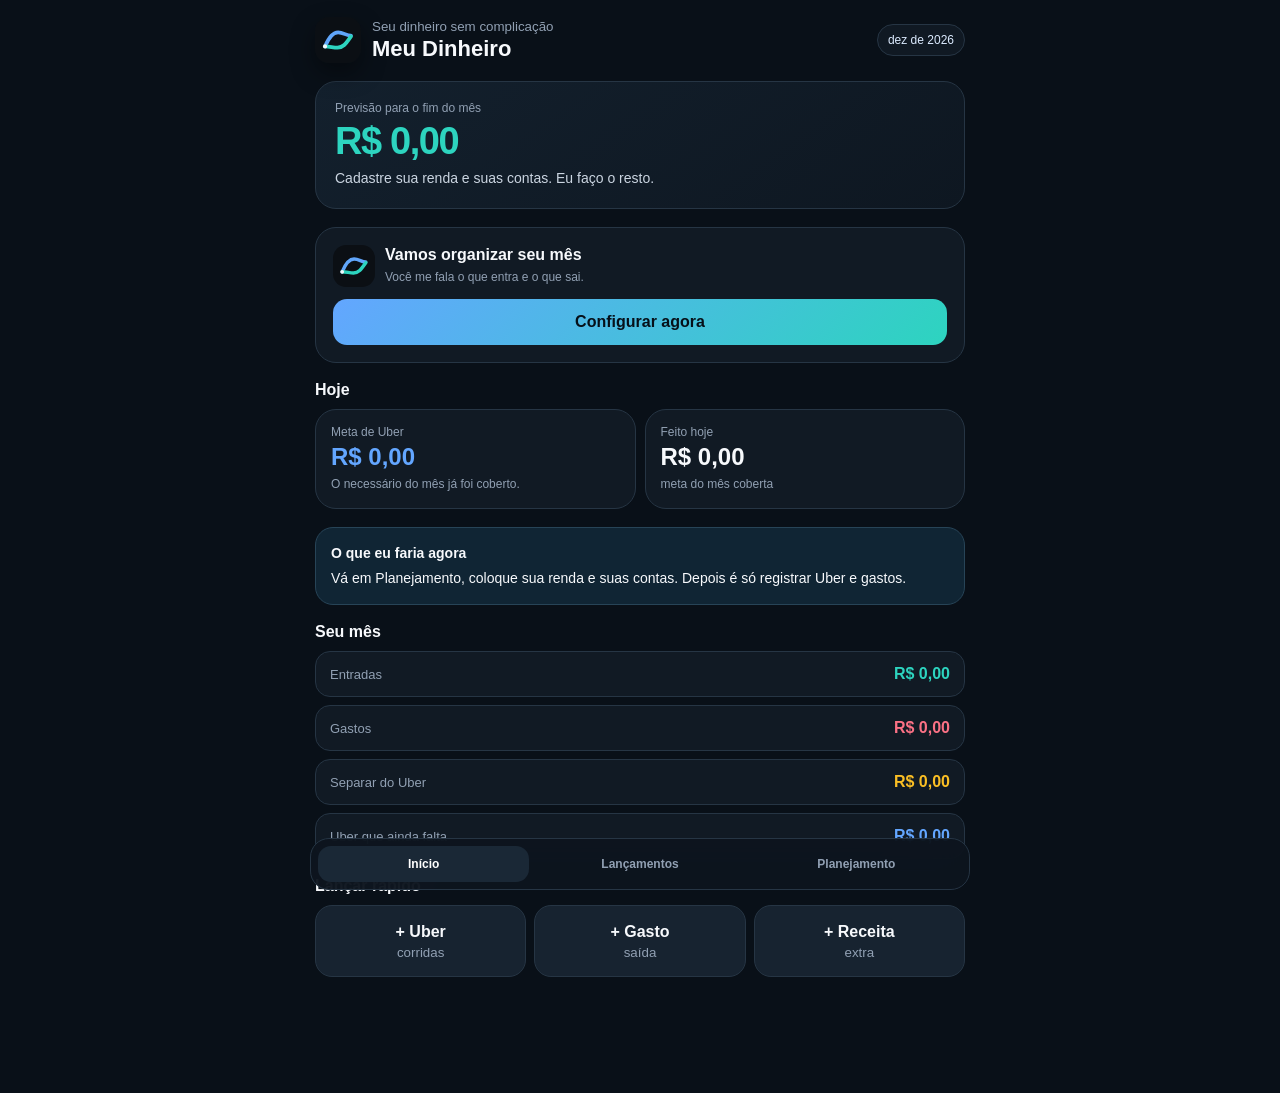
==== docs/index.html @ d6bea2ba "Prepara publicação do Meu Dinheiro via docs" ====
<!doctype html>
<html lang="pt-BR">
<head>
<meta charset="utf-8">
<meta name="viewport" content="width=device-width,initial-scale=1,viewport-fit=cover">
<meta name="theme-color" content="#091018">
<meta name="apple-mobile-web-app-capable" content="yes">
<meta name="apple-mobile-web-app-status-bar-style" content="black-translucent">
<meta name="apple-mobile-web-app-title" content="Meu Dinheiro">
<link rel="manifest" href="./manifest.webmanifest">
<link rel="icon" href="./icon.svg" type="image/svg+xml">
<link rel="apple-touch-icon" sizes="180x180" href="./icons/icon-180.png">
<title>Meu Dinheiro</title>
<style>
:root{--bg:#091018;--card:#111a24;--card2:#172330;--line:#263544;--text:#f7f9fc;--muted:#91a0b3;--blue:#63a6ff;--green:#2dd4bf;--red:#fb7185;--yellow:#fbbf24}
*{box-sizing:border-box}html,body{margin:0;min-height:100%;background:var(--bg);color:var(--text);font-family:-apple-system,BlinkMacSystemFont,"Segoe UI",Roboto,Arial,sans-serif}body{padding-bottom:92px}.app{max-width:680px;margin:auto;padding:calc(14px + env(safe-area-inset-top)) 15px 24px}
header{display:flex;align-items:center;justify-content:space-between;gap:12px;margin:3px 0 18px}.brand{display:flex;align-items:center;gap:11px}.logo{width:46px;height:46px;border-radius:14px;display:block;box-shadow:0 10px 24px #0006}.brand small,.muted{color:var(--muted)}.brand h1{font-size:22px;margin:1px 0}.pill{font-size:12px;padding:8px 10px;border:1px solid var(--line);border-radius:999px;color:#dbeafe;background:#101923}
.panel{display:none}.panel.active{display:block}.hero,.card,.box{background:var(--card);border:1px solid var(--line);border-radius:21px}.hero{padding:19px;background:linear-gradient(145deg,#13202d,#0e1721)}.hero .label,.label{font-size:12px;color:var(--muted)}.heroValue{font-size:38px;font-weight:900;letter-spacing:-1.4px;margin:5px 0}.heroText{font-size:14px;line-height:1.5;color:#cbd5e1}.ok{color:var(--green)}.bad{color:var(--red)}.blue{color:var(--blue)}.warn{color:var(--yellow)}
.sec{margin-top:18px}.sec h2{font-size:16px;margin:0 0 10px}.grid{display:grid;grid-template-columns:1fr 1fr;gap:9px}.card{padding:15px}.value{font-size:24px;font-weight:900;margin-top:4px}.hint{font-size:12px;color:var(--muted);line-height:1.45;margin-top:5px}.advisor{padding:15px;border:1px solid #274457;background:#102534;border-radius:18px;font-size:14px;line-height:1.5}.advisor b{display:block;margin-bottom:4px}
.rows{display:flex;flex-direction:column;gap:8px}.row{display:flex;align-items:center;justify-content:space-between;padding:13px 14px;border-radius:15px;background:var(--card);border:1px solid var(--line)}.row span{font-size:13px;color:var(--muted)}
.quick{display:grid;grid-template-columns:repeat(3,1fr);gap:8px}button{appearance:none;border:0;font:inherit;cursor:pointer}.quick button,.secondary{background:var(--card2);border:1px solid var(--line);color:var(--text)}.quick button{min-height:72px;border-radius:17px;font-weight:850}.quick small{display:block;color:var(--muted);font-weight:500;margin-top:4px}.primary,.secondary{width:100%;padding:14px;border-radius:14px;font-weight:850}.primary{background:linear-gradient(135deg,var(--blue),var(--green));color:#061019}
.form{padding:15px}.field{margin-bottom:12px}.field label{display:block;font-size:12px;color:var(--muted);margin-bottom:6px}input,select{width:100%;padding:13px;border-radius:12px;border:1px solid var(--line);background:#0a121a;color:#fff;font-size:16px;outline:none}.bill{display:grid;grid-template-columns:1fr 108px 38px;gap:7px;margin-bottom:8px}.bill input{padding:10px;font-size:14px}.remove{border-radius:11px;background:#2b151b;color:#fecdd3;border:1px solid #633141}.notice{padding:13px;border:1px dashed var(--line);border-radius:14px;color:#cbd5e1;font-size:13px;line-height:1.45;background:#0c151e}
.list{display:flex;flex-direction:column;gap:8px}.item{display:flex;justify-content:space-between;gap:10px;padding:13px;border:1px solid var(--line);border-radius:15px;background:var(--card)}.item b{display:block;font-size:14px}.item small{color:var(--muted)}.empty{text-align:center;padding:24px;color:var(--muted);border:1px dashed var(--line);border-radius:16px}
.tabs{position:fixed;left:50%;transform:translateX(-50%);bottom:calc(10px + env(safe-area-inset-bottom));width:min(660px,calc(100% - 18px));display:grid;grid-template-columns:repeat(3,1fr);gap:5px;padding:7px;border-radius:19px;border:1px solid var(--line);background:#0d151eee;backdrop-filter:blur(18px);z-index:30}.tab{padding:11px;border-radius:13px;background:transparent;color:var(--muted);font-size:12px;font-weight:800}.tab.active{background:#1a2836;color:white}
.modal{display:none;position:fixed;inset:0;background:#000b;align-items:flex-end;justify-content:center;z-index:50}.modal.open{display:flex}.sheet{width:min(680px,100%);background:#0e1720;border-radius:24px 24px 0 0;border:1px solid var(--line);padding:19px 16px calc(23px + env(safe-area-inset-bottom))}.sheetHead{display:flex;align-items:center;justify-content:space-between;margin-bottom:12px}.sheetHead h2{font-size:19px;margin:0}.close{width:38px;height:38px;border-radius:50%;background:var(--card2);color:white}
.setup{padding:17px}.setupHead{display:flex;gap:10px;align-items:center;margin-bottom:12px}.setupHead img{width:42px;height:42px;border-radius:13px}
@media(max-width:460px){.heroValue{font-size:33px}.grid{grid-template-columns:1fr 1fr}.quick button{font-size:13px}.bill{grid-template-columns:1fr 94px 36px}.brand h1{font-size:20px}.logo{width:42px;height:42px}}
</style>
</head>
<body>
<div class="app">
<header>
  <div class="brand"><img class="logo" src="./icon.svg" alt="Meu Dinheiro"><div><small>Seu dinheiro sem complicação</small><h1>Meu Dinheiro</h1></div></div>
  <div class="pill" id="month"></div>
</header>

<section id="home" class="panel active">
  <div class="hero">
    <div class="label">Previsão para o fim do mês</div>
    <div class="heroValue" id="projection">R$ 0</div>
    <div class="heroText" id="projectionText">Cadastre sua renda e suas contas. Eu faço o resto.</div>
  </div>

  <div class="sec" id="setupCard">
    <div class="box setup">
      <div class="setupHead"><img src="./icon.svg" alt=""><div><b>Vamos organizar seu mês</b><div class="hint">Você me fala o que entra e o que sai.</div></div></div>
      <button class="primary" onclick="go('plan')">Configurar agora</button>
    </div>
  </div>

  <div class="sec"><h2>Hoje</h2><div class="grid">
    <div class="card"><div class="label">Meta de Uber</div><div class="value blue" id="target">R$ 0</div><div class="hint" id="targetHint">Ajustada ao seu mês.</div></div>
    <div class="card"><div class="label">Feito hoje</div><div class="value" id="today">R$ 0</div><div class="hint" id="todayHint">0% da meta</div></div>
  </div></div>

  <div class="sec"><div class="advisor"><b>O que eu faria agora</b><span id="advice">Configure seu planejamento. Depois eu vou recalculando tudo conforme você lança seus valores.</span></div></div>

  <div class="sec"><h2>Seu mês</h2><div class="rows">
    <div class="row"><span>Entradas</span><b class="ok" id="income">R$ 0</b></div>
    <div class="row"><span>Gastos</span><b class="bad" id="expenses">R$ 0</b></div>
    <div class="row"><span>Separar do Uber</span><b class="warn" id="reserve">R$ 0</b></div>
    <div class="row"><span>Uber que ainda falta</span><b class="blue" id="remaining">R$ 0</b></div>
  </div></div>

  <div class="sec"><h2>Lançar rápido</h2><div class="quick">
    <button onclick="openTxn('uber')">+ Uber<small>corridas</small></button>
    <button onclick="openTxn('expense')">+ Gasto<small>saída</small></button>
    <button onclick="openTxn('income')">+ Receita<small>extra</small></button>
  </div></div>
</section>

<section id="moves" class="panel">
  <div class="notice" id="summary">Seus lançamentos deste mês aparecem aqui.</div>
  <div class="sec"><div class="list" id="list"></div></div>
</section>

<section id="plan" class="panel">
  <div class="box form">
    <div class="field"><label>Quanto entra garantido no mês?</label><input id="salary" type="number" inputmode="decimal" placeholder="Ex.: 2600"></div>
    <div class="field"><label>Quanto quer que sobre no fim do mês?</label><input id="goal" type="number" inputmode="decimal" placeholder="Ex.: 500"></div>
    <div class="grid">
      <div class="field"><label>Dias de Uber no mês</label><input id="days" type="number" inputmode="numeric" placeholder="Ex.: 12"></div>
      <div class="field"><label>% para combustível/manutenção</label><input id="pct" type="number" inputmode="decimal" placeholder="Ex.: 25"></div>
    </div>
    <div class="notice" id="preview">Eu vou transformar esses números em uma meta diária.</div>
  </div>

  <div class="sec"><h2>Contas fixas</h2><div class="box form">
    <div id="bills"></div>
    <button class="secondary" onclick="addBill()">+ Adicionar conta</button>
  </div></div>

  <div class="sec"><button class="primary" onclick="savePlan()">Salvar planejamento</button></div>
</section>
</div>

<nav class="tabs">
  <button class="tab active" data-p="home">Início</button>
  <button class="tab" data-p="moves">Lançamentos</button>
  <button class="tab" data-p="plan">Planejamento</button>
</nav>

<div class="modal" id="modal"><div class="sheet">
  <div class="sheetHead"><h2 id="mtitle">Novo lançamento</h2><button class="close" onclick="closeTxn()">×</button></div>
  <div class="field"><label>Tipo</label><select id="type"><option value="uber">Ganho Uber</option><option value="income">Outra receita</option><option value="expense">Gasto</option></select></div>
  <div class="field"><label>Valor</label><input id="amount" type="number" inputmode="decimal" placeholder="R$ 0,00"></div>
  <div class="field"><label>Descrição</label><input id="desc" placeholder="Ex.: gasolina, mercado, Uber"></div>
  <div class="field"><label>Data</label><input id="date" type="date"></div>
  <button class="primary" onclick="addTxn()">Salvar</button>
</div></div>

<script>
const K='meuDinheiro_v3',D={setup:false,salary:0,bills:[],goal:0,days:12,pct:25,tx:[]};
let S=load();
function load(){try{return {...D,...JSON.parse(localStorage.getItem(K)||'{}')}}catch(e){return {...D}}}
const $=id=>document.getElementById(id),n=v=>Math.max(0,Number(v)||0),money=v=>n(v).toLocaleString('pt-BR',{style:'currency',currency:'BRL'});
const dayKey=(d=new Date())=>`${d.getFullYear()}-${String(d.getMonth()+1).padStart(2,'0')}-${String(d.getDate()).padStart(2,'0')}`;
const monthKey=()=>dayKey().slice(0,7),monthTx=()=>S.tx.filter(t=>String(t.date).startsWith(monthKey())),fixed=()=>S.bills.reduce((a,b)=>a+n(b.amount),0);
function stats(){
  let uber=0,extra=0,varx=0,tx=monthTx();
  tx.forEach(t=>t.type==='uber'?uber+=n(t.amount):t.type==='income'?extra+=n(t.amount):varx+=n(t.amount));
  const f=fixed(),exp=f+varx,p=Math.min(.9,n(S.pct)/100),res=uber*p,dates=[...new Set(tx.filter(t=>t.type==='uber'&&n(t.amount)>0).map(t=>t.date))],done=dates.length,left=Math.max(1,n(S.days)-done);
  const need=Math.max(0,(n(S.goal)+exp-n(S.salary)-extra)/(1-p)),remain=Math.max(0,need-uber),target=remain/left,avg=done?uber/done:0,projectedUber=done?uber+avg*left:need,proj=n(S.salary)+extra+projectedUber-exp-projectedUber*p,income=n(S.salary)+extra+uber;
  return{uber,extra,varx,f,exp,res,done,left,need,remain,target,avg,proj,income};
}
function save(){localStorage.setItem(K,JSON.stringify(S));render()}
function render(){
  const c=stats(),now=new Date(),tod=monthTx().filter(t=>t.type==='uber'&&t.date===dayKey()).reduce((a,b)=>a+n(b.amount),0);
  $('month').textContent=now.toLocaleDateString('pt-BR',{month:'short',year:'numeric'}).replace('.','');
  $('setupCard').style.display=S.setup?'none':'block';
  $('projection').textContent=money(Math.abs(c.proj));$('projection').className='heroValue '+(c.proj>=0?'ok':'bad');
  $('projectionText').textContent=!S.setup?'Cadastre sua renda e suas contas. Eu faço o resto.':c.proj>=0?'Mantendo esse ritmo, esse valor deve sobrar depois das contas e da reserva do Uber.':'Nesse ritmo deve faltar esse valor. A meta diária abaixo já foi ajustada.';
  $('target').textContent=money(c.target);$('targetHint').textContent=c.remain?`Faltam ${money(c.remain)} de Uber para fechar seu plano.`:'O necessário do mês já foi coberto.';
  $('today').textContent=money(tod);$('todayHint').textContent=c.target?`${Math.round(tod/c.target*100)}% da meta de hoje`:'meta do mês coberta';
  $('income').textContent=money(c.income);$('expenses').textContent=money(c.exp);$('reserve').textContent=money(c.res);$('remaining').textContent=money(c.remain);
  $('advice').textContent=advice(c,tod);$('summary').textContent=`Neste mês: ${money(c.income)} entrou, ${money(c.exp)} saiu e ${money(c.res)} está reservado para custos do Uber.`;
  renderList();fillPlan();
}
function advice(c,tod){
  if(!S.setup)return 'Vá em Planejamento, coloque sua renda e suas contas. Depois é só registrar Uber e gastos.';
  if(c.remain<=0)return 'Sua meta financeira do mês já está coberta. O que entrar além disso aumenta sua sobra.';
  if(tod>=c.target&&c.target>0)return `Meta de hoje batida. Você fez ${money(tod-c.target)} acima do necessário hoje.`;
  if(c.target>0)return `Para terminar o mês com ${money(S.goal)} sobrando, busque ${money(c.target)} por dia nos ${Math.ceil(c.left)} dias de Uber restantes.`;
  return 'Seu mês está equilibrado. Continue registrando o que entra e o que sai.';
}
function renderList(){
  const a=[...monthTx()].sort((x,y)=>y.date.localeCompare(x.date)||y.id-x.id);
  $('list').innerHTML=a.length?a.map(t=>`<div class="item"><div><b>${esc(t.desc||name(t.type))}</b><small>${new Date(t.date+'T12:00:00').toLocaleDateString('pt-BR')} · ${name(t.type)}</small></div><div style="text-align:right"><b class="${t.type==='expense'?'bad':'ok'}">${t.type==='expense'?'-':'+'}${money(t.amount)}</b><br><button class="muted" style="background:none" onclick="delTxn(${t.id})">excluir</button></div></div>`).join(''):'<div class="empty">Nenhum lançamento neste mês.</div>';
}
function name(t){return t==='uber'?'Uber':t==='income'?'Receita':'Gasto'}function esc(v){return String(v).replace(/[&<>"']/g,c=>({'&':'&amp;','<':'&lt;','>':'&gt;','"':'&quot;',"'":'&#39;'}[c]))}
function openTxn(t){$('type').value=t;$('amount').value='';$('desc').value='';$('date').value=dayKey();$('mtitle').textContent=t==='uber'?'Adicionar ganho de Uber':t==='expense'?'Adicionar gasto':'Adicionar receita';$('modal').classList.add('open');setTimeout(()=>$('amount').focus(),100)}
function closeTxn(){$('modal').classList.remove('open')}
function addTxn(){const a=n($('amount').value),d=$('date').value;if(!a||!d)return alert('Informe o valor e a data.');S.tx.push({id:Date.now(),type:$('type').value,amount:a,desc:$('desc').value.trim()||name($('type').value),date:d});save();closeTxn()}
function delTxn(id){if(confirm('Excluir este lançamento?')){S.tx=S.tx.filter(t=>t.id!==id);save()}}
function fillPlan(){
  if(document.activeElement?.tagName==='INPUT')return;
  $('salary').value=S.salary||'';$('goal').value=S.goal||'';$('days').value=S.days||'';$('pct').value=S.pct??25;
  $('bills').innerHTML=S.bills.map((b,i)=>`<div class="bill"><input value="${esc(b.name)}" placeholder="Conta" oninput="S.bills[${i}].name=this.value"><input type="number" inputmode="decimal" value="${b.amount}" placeholder="Valor" oninput="S.bills[${i}].amount=n(this.value)"><button class="remove" onclick="removeBill(${i})">×</button></div>`).join('')||'<div class="hint" style="margin-bottom:10px">Nenhuma conta fixa ainda.</div>';
  $('preview').textContent=`Com esses números, sua meta atual é ${money(stats().target)} por dia de Uber nos dias restantes.`;
}
function addBill(){S.bills.push({name:'',amount:0});fillPlan()}function removeBill(i){S.bills.splice(i,1);fillPlan()}
function savePlan(){S.salary=n($('salary').value);S.goal=n($('goal').value);S.days=Math.max(1,n($('days').value)||1);S.pct=Math.min(90,n($('pct').value));S.bills=S.bills.filter(b=>n(b.amount)>0);S.setup=true;save();go('home')}
function go(id){document.querySelectorAll('.panel').forEach(p=>p.classList.toggle('active',p.id===id));document.querySelectorAll('.tab').forEach(t=>t.classList.toggle('active',t.dataset.p===id));window.scrollTo({top:0,behavior:'smooth'});if(id==='plan')fillPlan()}
document.querySelectorAll('.tab').forEach(t=>t.onclick=()=>go(t.dataset.p));$('modal').onclick=e=>{if(e.target===$('modal'))closeTxn()};render();
if('serviceWorker' in navigator)window.addEventListener('load',()=>navigator.serviceWorker.register('./service-worker.js').catch(()=>{}));
</script>
</body></html>
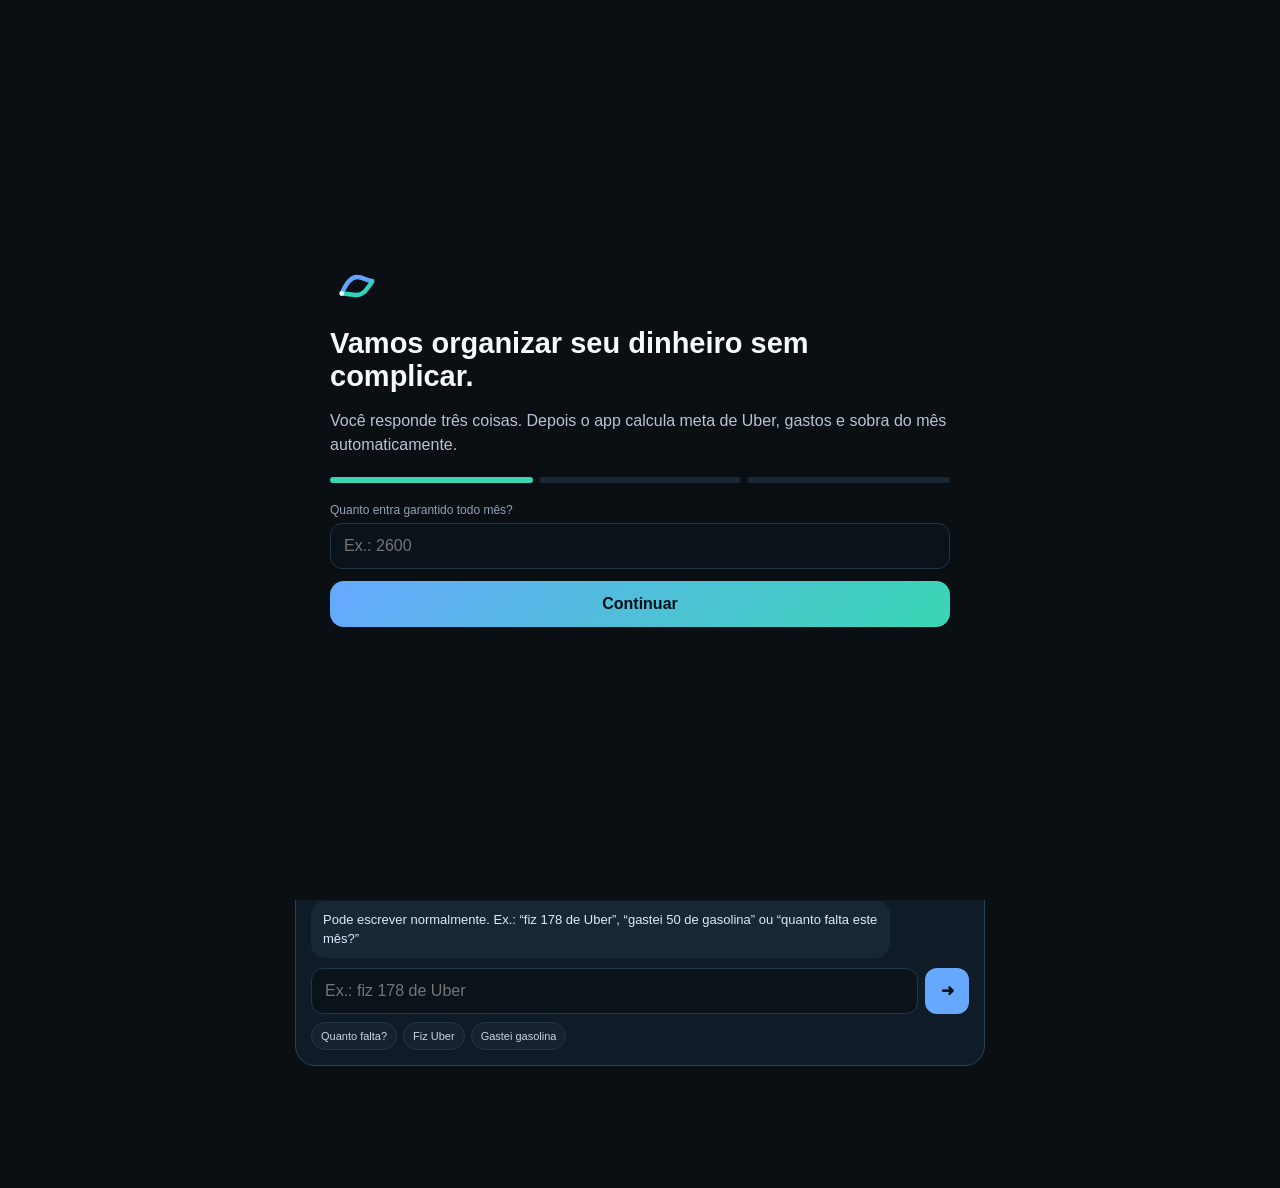
==== commit 02ebcffd: "Publica a versão correta e inteligente do Meu Dinheiro" ====
--- a/docs/index.html
+++ b/docs/index.html
@@ -1,167 +1 @@
-<!doctype html>
-<html lang="pt-BR">
-<head>
-<meta charset="utf-8">
-<meta name="viewport" content="width=device-width,initial-scale=1,viewport-fit=cover">
-<meta name="theme-color" content="#091018">
-<meta name="apple-mobile-web-app-capable" content="yes">
-<meta name="apple-mobile-web-app-status-bar-style" content="black-translucent">
-<meta name="apple-mobile-web-app-title" content="Meu Dinheiro">
-<link rel="manifest" href="./manifest.webmanifest">
-<link rel="icon" href="./icon.svg" type="image/svg+xml">
-<link rel="apple-touch-icon" sizes="180x180" href="./icons/icon-180.png">
-<title>Meu Dinheiro</title>
-<style>
-:root{--bg:#091018;--card:#111a24;--card2:#172330;--line:#263544;--text:#f7f9fc;--muted:#91a0b3;--blue:#63a6ff;--green:#2dd4bf;--red:#fb7185;--yellow:#fbbf24}
-*{box-sizing:border-box}html,body{margin:0;min-height:100%;background:var(--bg);color:var(--text);font-family:-apple-system,BlinkMacSystemFont,"Segoe UI",Roboto,Arial,sans-serif}body{padding-bottom:92px}.app{max-width:680px;margin:auto;padding:calc(14px + env(safe-area-inset-top)) 15px 24px}
-header{display:flex;align-items:center;justify-content:space-between;gap:12px;margin:3px 0 18px}.brand{display:flex;align-items:center;gap:11px}.logo{width:46px;height:46px;border-radius:14px;display:block;box-shadow:0 10px 24px #0006}.brand small,.muted{color:var(--muted)}.brand h1{font-size:22px;margin:1px 0}.pill{font-size:12px;padding:8px 10px;border:1px solid var(--line);border-radius:999px;color:#dbeafe;background:#101923}
-.panel{display:none}.panel.active{display:block}.hero,.card,.box{background:var(--card);border:1px solid var(--line);border-radius:21px}.hero{padding:19px;background:linear-gradient(145deg,#13202d,#0e1721)}.hero .label,.label{font-size:12px;color:var(--muted)}.heroValue{font-size:38px;font-weight:900;letter-spacing:-1.4px;margin:5px 0}.heroText{font-size:14px;line-height:1.5;color:#cbd5e1}.ok{color:var(--green)}.bad{color:var(--red)}.blue{color:var(--blue)}.warn{color:var(--yellow)}
-.sec{margin-top:18px}.sec h2{font-size:16px;margin:0 0 10px}.grid{display:grid;grid-template-columns:1fr 1fr;gap:9px}.card{padding:15px}.value{font-size:24px;font-weight:900;margin-top:4px}.hint{font-size:12px;color:var(--muted);line-height:1.45;margin-top:5px}.advisor{padding:15px;border:1px solid #274457;background:#102534;border-radius:18px;font-size:14px;line-height:1.5}.advisor b{display:block;margin-bottom:4px}
-.rows{display:flex;flex-direction:column;gap:8px}.row{display:flex;align-items:center;justify-content:space-between;padding:13px 14px;border-radius:15px;background:var(--card);border:1px solid var(--line)}.row span{font-size:13px;color:var(--muted)}
-.quick{display:grid;grid-template-columns:repeat(3,1fr);gap:8px}button{appearance:none;border:0;font:inherit;cursor:pointer}.quick button,.secondary{background:var(--card2);border:1px solid var(--line);color:var(--text)}.quick button{min-height:72px;border-radius:17px;font-weight:850}.quick small{display:block;color:var(--muted);font-weight:500;margin-top:4px}.primary,.secondary{width:100%;padding:14px;border-radius:14px;font-weight:850}.primary{background:linear-gradient(135deg,var(--blue),var(--green));color:#061019}
-.form{padding:15px}.field{margin-bottom:12px}.field label{display:block;font-size:12px;color:var(--muted);margin-bottom:6px}input,select{width:100%;padding:13px;border-radius:12px;border:1px solid var(--line);background:#0a121a;color:#fff;font-size:16px;outline:none}.bill{display:grid;grid-template-columns:1fr 108px 38px;gap:7px;margin-bottom:8px}.bill input{padding:10px;font-size:14px}.remove{border-radius:11px;background:#2b151b;color:#fecdd3;border:1px solid #633141}.notice{padding:13px;border:1px dashed var(--line);border-radius:14px;color:#cbd5e1;font-size:13px;line-height:1.45;background:#0c151e}
-.list{display:flex;flex-direction:column;gap:8px}.item{display:flex;justify-content:space-between;gap:10px;padding:13px;border:1px solid var(--line);border-radius:15px;background:var(--card)}.item b{display:block;font-size:14px}.item small{color:var(--muted)}.empty{text-align:center;padding:24px;color:var(--muted);border:1px dashed var(--line);border-radius:16px}
-.tabs{position:fixed;left:50%;transform:translateX(-50%);bottom:calc(10px + env(safe-area-inset-bottom));width:min(660px,calc(100% - 18px));display:grid;grid-template-columns:repeat(3,1fr);gap:5px;padding:7px;border-radius:19px;border:1px solid var(--line);background:#0d151eee;backdrop-filter:blur(18px);z-index:30}.tab{padding:11px;border-radius:13px;background:transparent;color:var(--muted);font-size:12px;font-weight:800}.tab.active{background:#1a2836;color:white}
-.modal{display:none;position:fixed;inset:0;background:#000b;align-items:flex-end;justify-content:center;z-index:50}.modal.open{display:flex}.sheet{width:min(680px,100%);background:#0e1720;border-radius:24px 24px 0 0;border:1px solid var(--line);padding:19px 16px calc(23px + env(safe-area-inset-bottom))}.sheetHead{display:flex;align-items:center;justify-content:space-between;margin-bottom:12px}.sheetHead h2{font-size:19px;margin:0}.close{width:38px;height:38px;border-radius:50%;background:var(--card2);color:white}
-.setup{padding:17px}.setupHead{display:flex;gap:10px;align-items:center;margin-bottom:12px}.setupHead img{width:42px;height:42px;border-radius:13px}
-@media(max-width:460px){.heroValue{font-size:33px}.grid{grid-template-columns:1fr 1fr}.quick button{font-size:13px}.bill{grid-template-columns:1fr 94px 36px}.brand h1{font-size:20px}.logo{width:42px;height:42px}}
-</style>
-</head>
-<body>
-<div class="app">
-<header>
-  <div class="brand"><img class="logo" src="./icon.svg" alt="Meu Dinheiro"><div><small>Seu dinheiro sem complicação</small><h1>Meu Dinheiro</h1></div></div>
-  <div class="pill" id="month"></div>
-</header>
-
-<section id="home" class="panel active">
-  <div class="hero">
-    <div class="label">Previsão para o fim do mês</div>
-    <div class="heroValue" id="projection">R$ 0</div>
-    <div class="heroText" id="projectionText">Cadastre sua renda e suas contas. Eu faço o resto.</div>
-  </div>
-
-  <div class="sec" id="setupCard">
-    <div class="box setup">
-      <div class="setupHead"><img src="./icon.svg" alt=""><div><b>Vamos organizar seu mês</b><div class="hint">Você me fala o que entra e o que sai.</div></div></div>
-      <button class="primary" onclick="go('plan')">Configurar agora</button>
-    </div>
-  </div>
-
-  <div class="sec"><h2>Hoje</h2><div class="grid">
-    <div class="card"><div class="label">Meta de Uber</div><div class="value blue" id="target">R$ 0</div><div class="hint" id="targetHint">Ajustada ao seu mês.</div></div>
-    <div class="card"><div class="label">Feito hoje</div><div class="value" id="today">R$ 0</div><div class="hint" id="todayHint">0% da meta</div></div>
-  </div></div>
-
-  <div class="sec"><div class="advisor"><b>O que eu faria agora</b><span id="advice">Configure seu planejamento. Depois eu vou recalculando tudo conforme você lança seus valores.</span></div></div>
-
-  <div class="sec"><h2>Seu mês</h2><div class="rows">
-    <div class="row"><span>Entradas</span><b class="ok" id="income">R$ 0</b></div>
-    <div class="row"><span>Gastos</span><b class="bad" id="expenses">R$ 0</b></div>
-    <div class="row"><span>Separar do Uber</span><b class="warn" id="reserve">R$ 0</b></div>
-    <div class="row"><span>Uber que ainda falta</span><b class="blue" id="remaining">R$ 0</b></div>
-  </div></div>
-
-  <div class="sec"><h2>Lançar rápido</h2><div class="quick">
-    <button onclick="openTxn('uber')">+ Uber<small>corridas</small></button>
-    <button onclick="openTxn('expense')">+ Gasto<small>saída</small></button>
-    <button onclick="openTxn('income')">+ Receita<small>extra</small></button>
-  </div></div>
-</section>
-
-<section id="moves" class="panel">
-  <div class="notice" id="summary">Seus lançamentos deste mês aparecem aqui.</div>
-  <div class="sec"><div class="list" id="list"></div></div>
-</section>
-
-<section id="plan" class="panel">
-  <div class="box form">
-    <div class="field"><label>Quanto entra garantido no mês?</label><input id="salary" type="number" inputmode="decimal" placeholder="Ex.: 2600"></div>
-    <div class="field"><label>Quanto quer que sobre no fim do mês?</label><input id="goal" type="number" inputmode="decimal" placeholder="Ex.: 500"></div>
-    <div class="grid">
-      <div class="field"><label>Dias de Uber no mês</label><input id="days" type="number" inputmode="numeric" placeholder="Ex.: 12"></div>
-      <div class="field"><label>% para combustível/manutenção</label><input id="pct" type="number" inputmode="decimal" placeholder="Ex.: 25"></div>
-    </div>
-    <div class="notice" id="preview">Eu vou transformar esses números em uma meta diária.</div>
-  </div>
-
-  <div class="sec"><h2>Contas fixas</h2><div class="box form">
-    <div id="bills"></div>
-    <button class="secondary" onclick="addBill()">+ Adicionar conta</button>
-  </div></div>
-
-  <div class="sec"><button class="primary" onclick="savePlan()">Salvar planejamento</button></div>
-</section>
-</div>
-
-<nav class="tabs">
-  <button class="tab active" data-p="home">Início</button>
-  <button class="tab" data-p="moves">Lançamentos</button>
-  <button class="tab" data-p="plan">Planejamento</button>
-</nav>
-
-<div class="modal" id="modal"><div class="sheet">
-  <div class="sheetHead"><h2 id="mtitle">Novo lançamento</h2><button class="close" onclick="closeTxn()">×</button></div>
-  <div class="field"><label>Tipo</label><select id="type"><option value="uber">Ganho Uber</option><option value="income">Outra receita</option><option value="expense">Gasto</option></select></div>
-  <div class="field"><label>Valor</label><input id="amount" type="number" inputmode="decimal" placeholder="R$ 0,00"></div>
-  <div class="field"><label>Descrição</label><input id="desc" placeholder="Ex.: gasolina, mercado, Uber"></div>
-  <div class="field"><label>Data</label><input id="date" type="date"></div>
-  <button class="primary" onclick="addTxn()">Salvar</button>
-</div></div>
-
-<script>
-const K='meuDinheiro_v3',D={setup:false,salary:0,bills:[],goal:0,days:12,pct:25,tx:[]};
-let S=load();
-function load(){try{return {...D,...JSON.parse(localStorage.getItem(K)||'{}')}}catch(e){return {...D}}}
-const $=id=>document.getElementById(id),n=v=>Math.max(0,Number(v)||0),money=v=>n(v).toLocaleString('pt-BR',{style:'currency',currency:'BRL'});
-const dayKey=(d=new Date())=>`${d.getFullYear()}-${String(d.getMonth()+1).padStart(2,'0')}-${String(d.getDate()).padStart(2,'0')}`;
-const monthKey=()=>dayKey().slice(0,7),monthTx=()=>S.tx.filter(t=>String(t.date).startsWith(monthKey())),fixed=()=>S.bills.reduce((a,b)=>a+n(b.amount),0);
-function stats(){
-  let uber=0,extra=0,varx=0,tx=monthTx();
-  tx.forEach(t=>t.type==='uber'?uber+=n(t.amount):t.type==='income'?extra+=n(t.amount):varx+=n(t.amount));
-  const f=fixed(),exp=f+varx,p=Math.min(.9,n(S.pct)/100),res=uber*p,dates=[...new Set(tx.filter(t=>t.type==='uber'&&n(t.amount)>0).map(t=>t.date))],done=dates.length,left=Math.max(1,n(S.days)-done);
-  const need=Math.max(0,(n(S.goal)+exp-n(S.salary)-extra)/(1-p)),remain=Math.max(0,need-uber),target=remain/left,avg=done?uber/done:0,projectedUber=done?uber+avg*left:need,proj=n(S.salary)+extra+projectedUber-exp-projectedUber*p,income=n(S.salary)+extra+uber;
-  return{uber,extra,varx,f,exp,res,done,left,need,remain,target,avg,proj,income};
-}
-function save(){localStorage.setItem(K,JSON.stringify(S));render()}
-function render(){
-  const c=stats(),now=new Date(),tod=monthTx().filter(t=>t.type==='uber'&&t.date===dayKey()).reduce((a,b)=>a+n(b.amount),0);
-  $('month').textContent=now.toLocaleDateString('pt-BR',{month:'short',year:'numeric'}).replace('.','');
-  $('setupCard').style.display=S.setup?'none':'block';
-  $('projection').textContent=money(Math.abs(c.proj));$('projection').className='heroValue '+(c.proj>=0?'ok':'bad');
-  $('projectionText').textContent=!S.setup?'Cadastre sua renda e suas contas. Eu faço o resto.':c.proj>=0?'Mantendo esse ritmo, esse valor deve sobrar depois das contas e da reserva do Uber.':'Nesse ritmo deve faltar esse valor. A meta diária abaixo já foi ajustada.';
-  $('target').textContent=money(c.target);$('targetHint').textContent=c.remain?`Faltam ${money(c.remain)} de Uber para fechar seu plano.`:'O necessário do mês já foi coberto.';
-  $('today').textContent=money(tod);$('todayHint').textContent=c.target?`${Math.round(tod/c.target*100)}% da meta de hoje`:'meta do mês coberta';
-  $('income').textContent=money(c.income);$('expenses').textContent=money(c.exp);$('reserve').textContent=money(c.res);$('remaining').textContent=money(c.remain);
-  $('advice').textContent=advice(c,tod);$('summary').textContent=`Neste mês: ${money(c.income)} entrou, ${money(c.exp)} saiu e ${money(c.res)} está reservado para custos do Uber.`;
-  renderList();fillPlan();
-}
-function advice(c,tod){
-  if(!S.setup)return 'Vá em Planejamento, coloque sua renda e suas contas. Depois é só registrar Uber e gastos.';
-  if(c.remain<=0)return 'Sua meta financeira do mês já está coberta. O que entrar além disso aumenta sua sobra.';
-  if(tod>=c.target&&c.target>0)return `Meta de hoje batida. Você fez ${money(tod-c.target)} acima do necessário hoje.`;
-  if(c.target>0)return `Para terminar o mês com ${money(S.goal)} sobrando, busque ${money(c.target)} por dia nos ${Math.ceil(c.left)} dias de Uber restantes.`;
-  return 'Seu mês está equilibrado. Continue registrando o que entra e o que sai.';
-}
-function renderList(){
-  const a=[...monthTx()].sort((x,y)=>y.date.localeCompare(x.date)||y.id-x.id);
-  $('list').innerHTML=a.length?a.map(t=>`<div class="item"><div><b>${esc(t.desc||name(t.type))}</b><small>${new Date(t.date+'T12:00:00').toLocaleDateString('pt-BR')} · ${name(t.type)}</small></div><div style="text-align:right"><b class="${t.type==='expense'?'bad':'ok'}">${t.type==='expense'?'-':'+'}${money(t.amount)}</b><br><button class="muted" style="background:none" onclick="delTxn(${t.id})">excluir</button></div></div>`).join(''):'<div class="empty">Nenhum lançamento neste mês.</div>';
-}
-function name(t){return t==='uber'?'Uber':t==='income'?'Receita':'Gasto'}function esc(v){return String(v).replace(/[&<>"']/g,c=>({'&':'&amp;','<':'&lt;','>':'&gt;','"':'&quot;',"'":'&#39;'}[c]))}
-function openTxn(t){$('type').value=t;$('amount').value='';$('desc').value='';$('date').value=dayKey();$('mtitle').textContent=t==='uber'?'Adicionar ganho de Uber':t==='expense'?'Adicionar gasto':'Adicionar receita';$('modal').classList.add('open');setTimeout(()=>$('amount').focus(),100)}
-function closeTxn(){$('modal').classList.remove('open')}
-function addTxn(){const a=n($('amount').value),d=$('date').value;if(!a||!d)return alert('Informe o valor e a data.');S.tx.push({id:Date.now(),type:$('type').value,amount:a,desc:$('desc').value.trim()||name($('type').value),date:d});save();closeTxn()}
-function delTxn(id){if(confirm('Excluir este lançamento?')){S.tx=S.tx.filter(t=>t.id!==id);save()}}
-function fillPlan(){
-  if(document.activeElement?.tagName==='INPUT')return;
-  $('salary').value=S.salary||'';$('goal').value=S.goal||'';$('days').value=S.days||'';$('pct').value=S.pct??25;
-  $('bills').innerHTML=S.bills.map((b,i)=>`<div class="bill"><input value="${esc(b.name)}" placeholder="Conta" oninput="S.bills[${i}].name=this.value"><input type="number" inputmode="decimal" value="${b.amount}" placeholder="Valor" oninput="S.bills[${i}].amount=n(this.value)"><button class="remove" onclick="removeBill(${i})">×</button></div>`).join('')||'<div class="hint" style="margin-bottom:10px">Nenhuma conta fixa ainda.</div>';
-  $('preview').textContent=`Com esses números, sua meta atual é ${money(stats().target)} por dia de Uber nos dias restantes.`;
-}
-function addBill(){S.bills.push({name:'',amount:0});fillPlan()}function removeBill(i){S.bills.splice(i,1);fillPlan()}
-function savePlan(){S.salary=n($('salary').value);S.goal=n($('goal').value);S.days=Math.max(1,n($('days').value)||1);S.pct=Math.min(90,n($('pct').value));S.bills=S.bills.filter(b=>n(b.amount)>0);S.setup=true;save();go('home')}
-function go(id){document.querySelectorAll('.panel').forEach(p=>p.classList.toggle('active',p.id===id));document.querySelectorAll('.tab').forEach(t=>t.classList.toggle('active',t.dataset.p===id));window.scrollTo({top:0,behavior:'smooth'});if(id==='plan')fillPlan()}
-document.querySelectorAll('.tab').forEach(t=>t.onclick=()=>go(t.dataset.p));$('modal').onclick=e=>{if(e.target===$('modal'))closeTxn()};render();
-if('serviceWorker' in navigator)window.addEventListener('load',()=>navigator.serviceWorker.register('./service-worker.js').catch(()=>{}));
-</script>
-</body></html>+<!doctype html><html lang="pt-BR"><head><meta charset="utf-8"><meta name="viewport" content="width=device-width,initial-scale=1,viewport-fit=cover"><meta name="theme-color" content="#0a0f14"><meta name="apple-mobile-web-app-capable" content="yes"><meta name="apple-mobile-web-app-status-bar-style" content="black-translucent"><meta name="apple-mobile-web-app-title" content="Meu Dinheiro"><link rel="manifest" href="./manifest.webmanifest"><link rel="icon" href="./icon.svg" type="image/svg+xml"><link rel="apple-touch-icon" sizes="180x180" href="./icons/icon-180.png"><link rel="stylesheet" href="./styles.css?v=6"><title>Meu Dinheiro</title></head><body><div class="app"><header class="top"><div class="brand"><img src="./icon.svg" alt="Meu Dinheiro"><div><small>Seu dinheiro sem complicação</small><h1>Meu Dinheiro</h1></div></div><div class="month" id="month"></div></header><section id="home" class="panel active"><div class="hero"><div class="label" id="heroLabel">Sobra prevista no fim do mês</div><div class="heroValue" id="heroValue">R$ 0</div><div class="heroText" id="heroText">Me diga quanto entra e o que você paga. Eu organizo o resto.</div></div><div class="sec"><h2>Hoje</h2><div class="grid2"><div class="card"><div class="label">Meta de Uber</div><div class="value blue" id="target">R$ 0</div><div class="hint">Quanto precisa buscar hoje para o mês fechar.</div></div><div class="card"><div class="label">Feito hoje</div><div class="value" id="todayUber">R$ 0</div><div class="hint" id="todayPct">0% da meta</div><div class="progress"><span id="todayBar"></span></div></div></div></div><div class="sec"><div class="advisor"><b>O que eu faria agora</b><span id="advice">Configure seu planejamento e eu recalculo tudo sozinho.</span></div></div><div class="sec"><h2>Seu mês</h2><div class="rows"><div class="row"><span>Entradas</span><b class="ok" id="income">R$ 0</b></div><div class="row"><span>Gastos</span><b class="bad" id="expenses">R$ 0</b></div><div class="row"><span>Separar do Uber</span><b class="warn" id="reserve">R$ 0</b></div><div class="row"><span>Uber que ainda falta</span><b class="blue" id="remaining">R$ 0</b></div></div></div><div class="sec"><h2>Lançar rápido</h2><div class="quick"><button onclick="openTxn('uber')">+ Uber<small>ganho de corrida</small></button><button onclick="openTxn('expense')">+ Gasto<small>qualquer saída</small></button><button onclick="openTxn('income')">+ Receita<small>extra</small></button></div></div><div class="sec"><div class="assistant"><div class="assistantHead"><b>Converse comigo</b><span class="label">eu entendo seus números</span></div><div class="chat" id="chat"></div><div class="ask"><input id="chatInput" placeholder="Ex.: fiz 178 de Uber"><button onclick="sendChat()">➜</button></div><div class="suggest"><button class="chip" onclick="chip('quanto falta este mês?')">Quanto falta?</button><button class="chip" onclick="chip('fiz 178 de Uber')">Fiz Uber</button><button class="chip" onclick="chip('gastei 50 gasolina')">Gastei gasolina</button></div></div></div></section><section id="moves" class="panel"><div class="notice" id="summary">Seus lançamentos deste mês aparecem aqui.</div><div class="sec"><div class="list" id="list"></div></div></section><section id="plan" class="panel"><div class="box form"><div class="field"><label>Quanto entra garantido no mês?</label><input id="salary" type="number" inputmode="decimal" placeholder="Ex.: 2600"></div><div class="field"><label>Quanto quer que sobre no fim do mês?</label><input id="goal" type="number" inputmode="decimal" placeholder="Ex.: 500"></div><div class="grid2"><div class="field"><label>Dias de Uber no mês</label><input id="days" type="number" inputmode="numeric" placeholder="Ex.: 12"></div><div class="field"><label>% para combustível/manutenção</label><input id="pct" type="number" inputmode="decimal" placeholder="Ex.: 25"></div></div><div class="notice" id="planPreview">Eu transformo isso em uma meta diária.</div></div><div class="sec"><h2>Contas fixas</h2><div class="box form"><div id="bills"></div><button class="secondary" onclick="addBill()">+ Adicionar conta</button></div></div><div class="sec"><button class="primary" onclick="savePlan()">Salvar planejamento</button></div></section></div><nav class="tabs"><button class="tab active" data-p="home">Início</button><button class="tab" data-p="moves">Lançamentos</button><button class="tab" data-p="plan">Planejamento</button></nav><div class="modal" id="modal"><div class="sheet"><div class="sheetHead"><h2>Novo lançamento</h2><button class="close" onclick="closeTxn()">×</button></div><div class="field"><label>Tipo</label><select id="type"><option value="uber">Ganho Uber</option><option value="income">Outra receita</option><option value="expense">Gasto</option></select></div><div class="field"><label>Valor</label><input id="amount" type="number" inputmode="decimal" placeholder="R$ 0,00"></div><div class="field"><label>Descrição</label><input id="desc" placeholder="Ex.: gasolina, mercado, Uber"></div><div class="field"><label>Data</label><input id="date" type="date"></div><button class="primary" onclick="addTxn()">Salvar</button></div></div><div class="onboard" id="onboard"><div class="onwrap"><img src="./icon.svg" width="54" height="54" style="border-radius:16px" alt=""><h2>Vamos organizar seu dinheiro sem complicar.</h2><p>Você responde três coisas. Depois o app calcula meta de Uber, gastos e sobra do mês automaticamente.</p><div class="dots"><span class="dot on"></span><span class="dot"></span><span class="dot"></span></div><div class="step active"><div class="field"><label>Quanto entra garantido todo mês?</label><input id="onSalary" type="number" inputmode="decimal" placeholder="Ex.: 2600"></div><button class="primary" onclick="nextOn()">Continuar</button></div><div class="step"><div class="field"><label>Quanto você quer que sobre no fim do mês?</label><input id="onGoal" type="number" inputmode="decimal" placeholder="Ex.: 500"></div><button class="primary" onclick="nextOn()">Continuar</button></div><div class="step"><div class="grid2"><div class="field"><label>Quantos dias fará Uber?</label><input id="onDays" type="number" inputmode="numeric" value="12"></div><div class="field"><label>% para custos do carro</label><input id="onPct" type="number" inputmode="decimal" value="25"></div></div><button class="primary" onclick="nextOn()">Começar</button></div></div></div><script src="./app.js?v=6"></script></body></html>
--- a/docs/styles.css
+++ b/docs/styles.css
@@ -0,0 +1 @@
+:root{--bg:#0a0f14;--card:#121a23;--card2:#17222e;--line:#263544;--text:#f7f9fc;--muted:#91a0b3;--blue:#67a8ff;--green:#39d6b4;--red:#ff7b91;--yellow:#f4c34e}*{box-sizing:border-box}html,body{margin:0;min-height:100%;background:var(--bg);color:var(--text);font-family:-apple-system,BlinkMacSystemFont,"Segoe UI",Roboto,Arial,sans-serif}body{padding-bottom:94px}.app{max-width:720px;margin:auto;padding:calc(14px + env(safe-area-inset-top)) 15px 28px}.top{display:flex;justify-content:space-between;align-items:center;gap:12px;margin-bottom:18px}.brand{display:flex;align-items:center;gap:11px}.brand img{width:45px;height:45px;border-radius:14px;box-shadow:0 8px 24px #0007}.brand small,.muted{color:var(--muted)}h1{font-size:22px;margin:1px 0}.month{font-size:12px;padding:8px 10px;border:1px solid var(--line);border-radius:999px;color:#dbeafe;background:#111a24}.panel{display:none}.panel.active{display:block}.hero,.card,.box{background:var(--card);border:1px solid var(--line);border-radius:21px}.hero{padding:19px;background:linear-gradient(145deg,#14202c,#0f1821)}.label{font-size:12px;color:var(--muted)}.heroValue{font-size:38px;font-weight:900;letter-spacing:-1.3px;margin:5px 0}.heroText{font-size:14px;line-height:1.5;color:#cbd5e1}.ok{color:var(--green)}.bad{color:var(--red)}.blue{color:var(--blue)}.warn{color:var(--yellow)}.sec{margin-top:18px}.sec h2{font-size:16px;margin:0 0 10px}.grid2{display:grid;grid-template-columns:1fr 1fr;gap:9px}.card{padding:15px}.value{font-size:24px;font-weight:900;margin-top:4px}.hint{font-size:12px;color:var(--muted);line-height:1.45;margin-top:5px}.progress{height:8px;background:#071019;border-radius:99px;overflow:hidden;margin-top:12px}.progress span{display:block;height:100%;width:0;background:linear-gradient(90deg,var(--blue),var(--green));border-radius:99px}.advisor{padding:15px;border:1px solid #2a4960;background:#102635;border-radius:18px;font-size:14px;line-height:1.5}.advisor b{display:block;margin-bottom:4px}.rows{display:flex;flex-direction:column;gap:8px}.row{display:flex;justify-content:space-between;align-items:center;padding:13px 14px;background:var(--card);border:1px solid var(--line);border-radius:15px}.row span{font-size:13px;color:var(--muted)}.quick{display:grid;grid-template-columns:repeat(3,1fr);gap:8px}button{appearance:none;border:0;font:inherit;cursor:pointer}.quick button,.secondary{background:var(--card2);border:1px solid var(--line);color:var(--text)}.quick button{min-height:72px;border-radius:17px;font-weight:850}.quick small{display:block;color:var(--muted);font-weight:500;margin-top:4px}.primary,.secondary{width:100%;padding:14px;border-radius:14px;font-weight:850}.primary{background:linear-gradient(135deg,var(--blue),var(--green));color:#061019}.form{padding:15px}.field{margin-bottom:12px}.field label{display:block;font-size:12px;color:var(--muted);margin-bottom:6px}input,select{width:100%;padding:13px;border-radius:12px;border:1px solid var(--line);background:#0a121a;color:#fff;font-size:16px;outline:none}.bill{display:grid;grid-template-columns:1fr 105px 38px;gap:7px;margin-bottom:8px}.bill input{padding:10px;font-size:14px}.remove{border-radius:11px;background:#2b151b;color:#fecdd3;border:1px solid #633141}.notice{padding:13px;border:1px dashed var(--line);border-radius:14px;color:#cbd5e1;font-size:13px;line-height:1.45;background:#0c151e}.assistant{padding:15px;background:#0f1c27;border:1px solid #294155;border-radius:20px}.assistantHead{display:flex;justify-content:space-between;align-items:center;margin-bottom:10px}.assistantHead b{font-size:15px}.chat{display:flex;flex-direction:column;gap:8px;max-height:210px;overflow:auto;margin-bottom:10px}.bubble{max-width:88%;padding:10px 12px;border-radius:14px;font-size:13px;line-height:1.4}.bot{background:#182734;align-self:flex-start;color:#dbeafe}.me{background:#1f3a33;align-self:flex-end}.ask{display:grid;grid-template-columns:1fr 44px;gap:7px}.ask button{border-radius:12px;background:var(--blue);font-weight:900;color:#08111a}.suggest{display:flex;gap:6px;overflow:auto;margin-top:8px}.chip{white-space:nowrap;padding:7px 9px;border-radius:999px;background:#17222e;border:1px solid var(--line);color:#cbd5e1;font-size:11px}.list{display:flex;flex-direction:column;gap:8px}.item{display:flex;justify-content:space-between;gap:10px;padding:13px;border:1px solid var(--line);border-radius:15px;background:var(--card)}.item b{display:block;font-size:14px}.item small{color:var(--muted)}.empty{text-align:center;padding:24px;color:var(--muted);border:1px dashed var(--line);border-radius:16px}.tabs{position:fixed;left:50%;transform:translateX(-50%);bottom:calc(10px + env(safe-area-inset-bottom));width:min(700px,calc(100% - 18px));display:grid;grid-template-columns:repeat(3,1fr);gap:5px;padding:7px;border-radius:19px;border:1px solid var(--line);background:#0d151eee;backdrop-filter:blur(18px);z-index:30}.tab{padding:11px;border-radius:13px;background:transparent;color:var(--muted);font-size:12px;font-weight:800}.tab.active{background:#1a2836;color:#fff}.modal,.onboard{display:none;position:fixed;inset:0;background:#000c;z-index:60}.modal.open,.onboard.open{display:flex}.modal{align-items:flex-end;justify-content:center}.sheet{width:min(720px,100%);background:#0e1720;border-radius:24px 24px 0 0;border:1px solid var(--line);padding:19px 16px calc(23px + env(safe-area-inset-bottom))}.sheetHead{display:flex;justify-content:space-between;align-items:center;margin-bottom:12px}.close{width:38px;height:38px;border-radius:50%;background:var(--card2);color:#fff}.onboard{background:#0a0f14;overflow:auto;padding:calc(26px + env(safe-area-inset-top)) 18px 40px}.onwrap{width:min(620px,100%);margin:auto}.onwrap h2{font-size:29px;margin:10px 0}.onwrap p{color:#b8c4d3;line-height:1.5}.step{display:none}.step.active{display:block}.dots{display:flex;gap:6px;margin:20px 0}.dot{height:6px;flex:1;border-radius:99px;background:#1b2732}.dot.on{background:var(--green)}@media(max-width:470px){.heroValue{font-size:33px}.grid2{grid-template-columns:1fr 1fr}.bill{grid-template-columns:1fr 94px 36px}.quick button{font-size:13px}}
